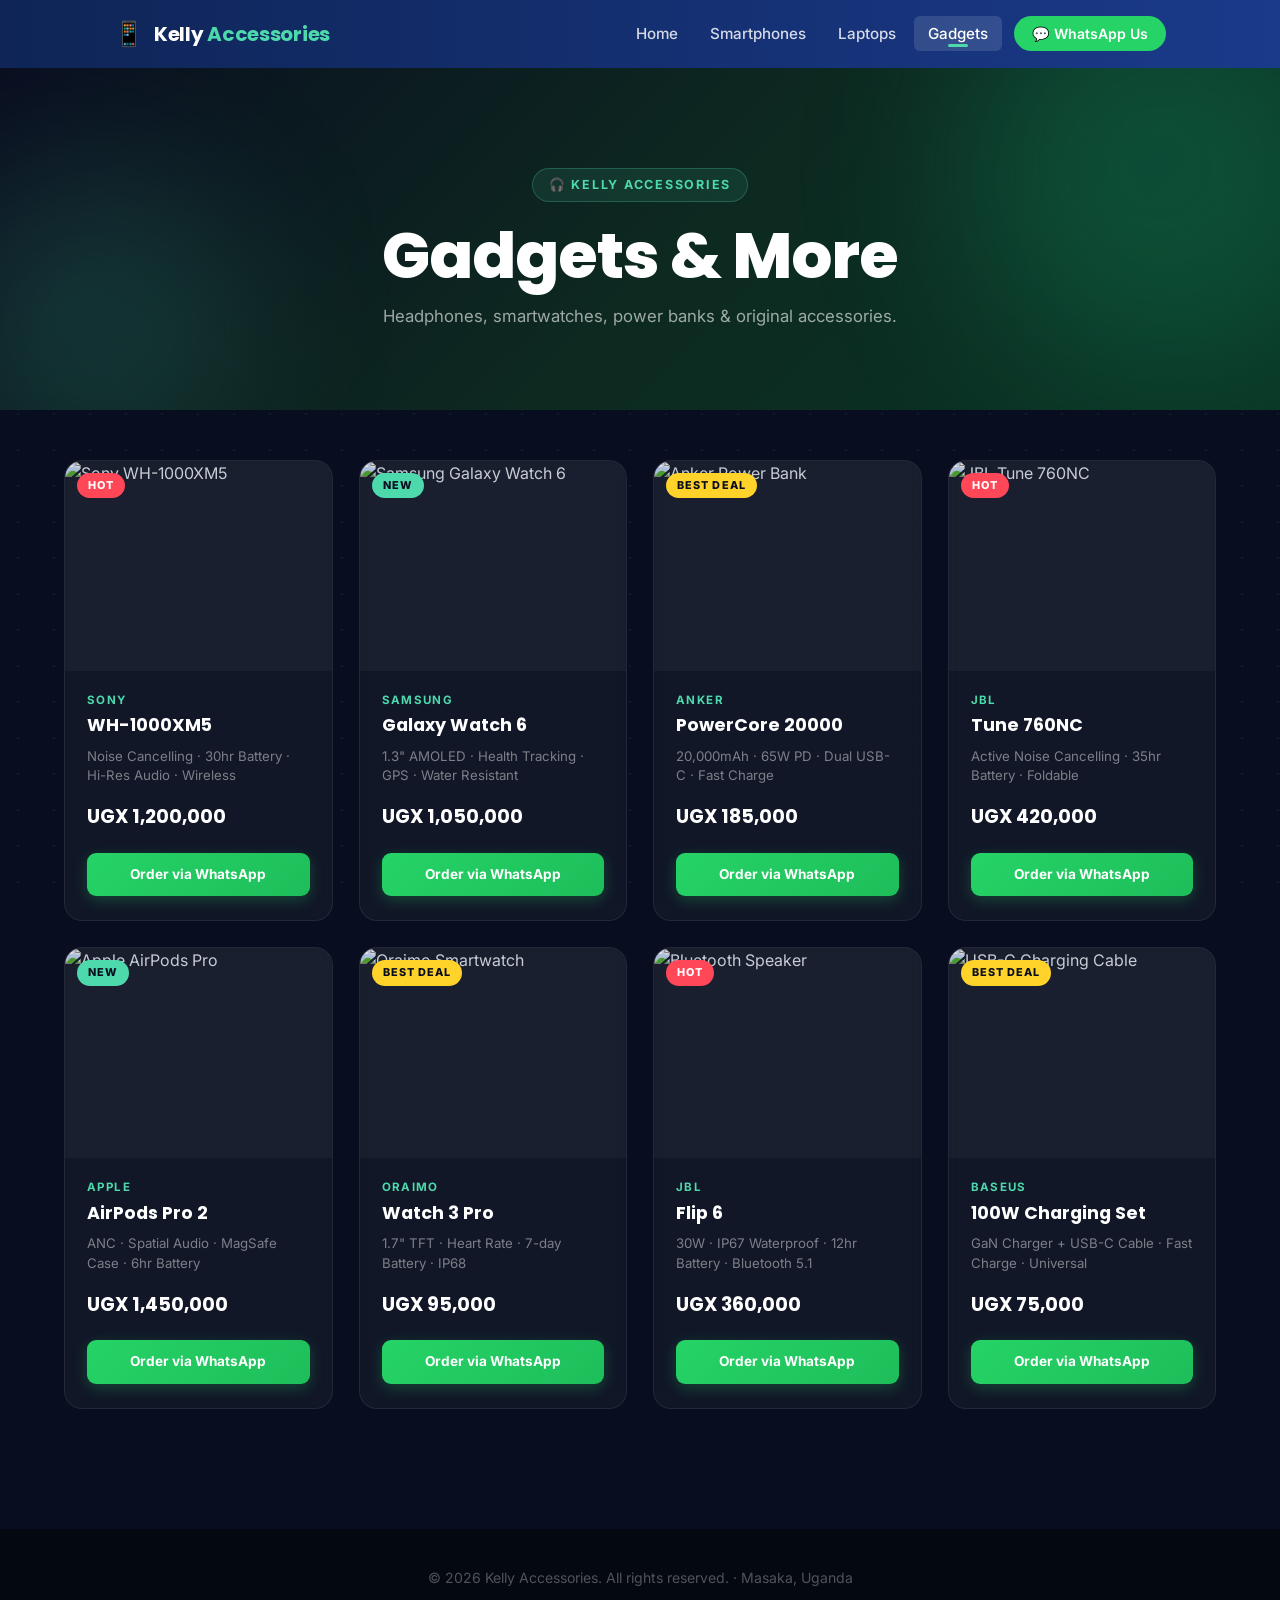
==== gadgets.html @ 1baf977f "Add files via upload" ====
<!DOCTYPE html>
<html lang="en">
<head>
    <meta charset="UTF-8">
    <meta name="viewport" content="width=device-width, initial-scale=1.0">
    <title>Gadgets – Kelly Accessories</title>
    <link rel="stylesheet" href="style.css">
    <link rel="stylesheet" href="products.css">
    <link href="https://fonts.googleapis.com/css2?family=Inter:wght@400;500;600;700&family=Poppins:wght@700;800&display=swap" rel="stylesheet">
</head>
<body class="product-page gadgets-page">

    <nav class="navbar" id="navbar">
        <div class="nav-container">
            <a href="index.html" class="logo">
                <span class="logo-icon">📱</span>
                <span class="logo-text">Kelly <span class="logo-accent">Accessories</span></span>
            </a>
            <button class="hamburger" id="hamburger" aria-label="Toggle menu">
                <span></span><span></span><span></span>
            </button>
            <ul class="nav-links" id="nav-links">
                <li><a href="index.html" class="nav-link">Home</a></li>
                <li><a href="smartphones.html" class="nav-link">Smartphones</a></li>
                <li><a href="laptops.html" class="nav-link">Laptops</a></li>
                <li><a href="gadgets.html" class="nav-link active">Gadgets</a></li>
                <li><a href="https://wa.me/256702587863" target="_blank" class="nav-cta">💬 WhatsApp Us</a></li>
            </ul>
        </div>
    </nav>

    <div class="cat-hero gadgets-hero">
        <div class="hero-orb orb1"></div>
        <div class="hero-orb orb2"></div>
        <div class="cat-hero-content">
            <span class="cat-eyebrow">🎧 Kelly Accessories</span>
            <h1>Gadgets & More</h1>
            <p>Headphones, smartwatches, power banks & original accessories.</p>
        </div>
    </div>

    <main class="cat-main">
        <div class="cat-grid">

            <div class="pcard">
                <div class="pcard-img-wrap">
                    <img src="https://images.unsplash.com/photo-1583394838336-acd977736f90?w=500&auto=format&fit=crop" alt="Sony WH-1000XM5">
                    <span class="pbadge hot">Hot</span>
                </div>
                <div class="pcard-body">
                    <span class="pbrand">Sony</span>
                    <h3>WH-1000XM5</h3>
                    <p>Noise Cancelling · 30hr Battery · Hi-Res Audio · Wireless</p>
                    <div class="pprice">UGX 1,200,000</div>
                    <a href="https://wa.me/256702587863?text=Hi!%20I'm%20interested%20in%20Sony%20WH-1000XM5." target="_blank" class="pbtn">Order via WhatsApp</a>
                </div>
            </div>

            <div class="pcard">
                <div class="pcard-img-wrap">
                    <img src="https://images.unsplash.com/photo-1523275335684-37898b6baf30?w=500&auto=format&fit=crop" alt="Samsung Galaxy Watch 6">
                    <span class="pbadge new">New</span>
                </div>
                <div class="pcard-body">
                    <span class="pbrand">Samsung</span>
                    <h3>Galaxy Watch 6</h3>
                    <p>1.3" AMOLED · Health Tracking · GPS · Water Resistant</p>
                    <div class="pprice">UGX 1,050,000</div>
                    <a href="https://wa.me/256702587863?text=Hi!%20I'm%20interested%20in%20Samsung%20Galaxy%20Watch%206." target="_blank" class="pbtn">Order via WhatsApp</a>
                </div>
            </div>

            <div class="pcard">
                <div class="pcard-img-wrap">
                    <img src="https://images.unsplash.com/photo-1608043152269-423dbba4e7e1?w=500&auto=format&fit=crop" alt="Anker Power Bank">
                    <span class="pbadge deal">Best Deal</span>
                </div>
                <div class="pcard-body">
                    <span class="pbrand">Anker</span>
                    <h3>PowerCore 20000</h3>
                    <p>20,000mAh · 65W PD · Dual USB-C · Fast Charge</p>
                    <div class="pprice">UGX 185,000</div>
                    <a href="https://wa.me/256702587863?text=Hi!%20I'm%20interested%20in%20Anker%20PowerCore%2020000." target="_blank" class="pbtn">Order via WhatsApp</a>
                </div>
            </div>

            <div class="pcard">
                <div class="pcard-img-wrap">
                    <img src="https://images.unsplash.com/photo-1505740420928-5e560c06d30e?w=500&auto=format&fit=crop" alt="JBL Tune 760NC">
                    <span class="pbadge hot">Hot</span>
                </div>
                <div class="pcard-body">
                    <span class="pbrand">JBL</span>
                    <h3>Tune 760NC</h3>
                    <p>Active Noise Cancelling · 35hr Battery · Foldable</p>
                    <div class="pprice">UGX 420,000</div>
                    <a href="https://wa.me/256702587863?text=Hi!%20I'm%20interested%20in%20JBL%20Tune%20760NC." target="_blank" class="pbtn">Order via WhatsApp</a>
                </div>
            </div>

            <div class="pcard">
                <div class="pcard-img-wrap">
                    <img src="https://images.unsplash.com/photo-1585386959984-a4155224a1ad?w=500&auto=format&fit=crop" alt="Apple AirPods Pro">
                    <span class="pbadge new">New</span>
                </div>
                <div class="pcard-body">
                    <span class="pbrand">Apple</span>
                    <h3>AirPods Pro 2</h3>
                    <p>ANC · Spatial Audio · MagSafe Case · 6hr Battery</p>
                    <div class="pprice">UGX 1,450,000</div>
                    <a href="https://wa.me/256702587863?text=Hi!%20I'm%20interested%20in%20Apple%20AirPods%20Pro%202." target="_blank" class="pbtn">Order via WhatsApp</a>
                </div>
            </div>

            <div class="pcard">
                <div class="pcard-img-wrap">
                    <img src="https://images.unsplash.com/photo-1572635196237-14b3f281503f?w=500&auto=format&fit=crop" alt="Oraimo Smartwatch">
                    <span class="pbadge deal">Best Deal</span>
                </div>
                <div class="pcard-body">
                    <span class="pbrand">Oraimo</span>
                    <h3>Watch 3 Pro</h3>
                    <p>1.7" TFT · Heart Rate · 7-day Battery · IP68</p>
                    <div class="pprice">UGX 95,000</div>
                    <a href="https://wa.me/256702587863?text=Hi!%20I'm%20interested%20in%20Oraimo%20Watch%203%20Pro." target="_blank" class="pbtn">Order via WhatsApp</a>
                </div>
            </div>

            <div class="pcard">
                <div class="pcard-img-wrap">
                    <img src="https://images.unsplash.com/photo-1491553895911-0055eca6402d?w=500&auto=format&fit=crop" alt="Bluetooth Speaker">
                    <span class="pbadge hot">Hot</span>
                </div>
                <div class="pcard-body">
                    <span class="pbrand">JBL</span>
                    <h3>Flip 6</h3>
                    <p>30W · IP67 Waterproof · 12hr Battery · Bluetooth 5.1</p>
                    <div class="pprice">UGX 360,000</div>
                    <a href="https://wa.me/256702587863?text=Hi!%20I'm%20interested%20in%20JBL%20Flip%206." target="_blank" class="pbtn">Order via WhatsApp</a>
                </div>
            </div>

            <div class="pcard">
                <div class="pcard-img-wrap">
                    <img src="https://images.unsplash.com/photo-1625480859988-da06373b7e5d?w=500&auto=format&fit=crop" alt="USB-C Charging Cable">
                    <span class="pbadge deal">Best Deal</span>
                </div>
                <div class="pcard-body">
                    <span class="pbrand">Baseus</span>
                    <h3>100W Charging Set</h3>
                    <p>GaN Charger + USB-C Cable · Fast Charge · Universal</p>
                    <div class="pprice">UGX 75,000</div>
                    <a href="https://wa.me/256702587863?text=Hi!%20I'm%20interested%20in%20Baseus%20100W%20Charging%20Set." target="_blank" class="pbtn">Order via WhatsApp</a>
                </div>
            </div>

        </div>
    </main>

    <footer>
        <p>&copy; 2026 Kelly Accessories. All rights reserved. · Masaka, Uganda</p>
    </footer>

    <script>
        window.addEventListener('scroll', () => {
            document.getElementById('navbar').classList.toggle('scrolled', window.scrollY > 10);
        });
        document.getElementById('hamburger').addEventListener('click', () => {
            document.getElementById('nav-links').classList.toggle('open');
            document.getElementById('hamburger').classList.toggle('active');
        });
    </script>
</body>
</html>
---- style.css ----
/* ── Reset & Base ── */
*, *::before, *::after { box-sizing: border-box; }

html { scroll-behavior: smooth; }

body {
    font-family: 'Inter', 'Segoe UI', sans-serif;
    line-height: 1.6;
    margin: 0;
    padding: 0;
    background-color: #f4f6fb;
    color: #2d3748;
}

/* ── NAVBAR ── */
.navbar {
    background: linear-gradient(90deg, #0f2557 0%, #1a3a8a 100%);
    position: sticky;
    top: 0;
    z-index: 100;
    transition: box-shadow 0.3s ease;
}

.navbar.scrolled {
    box-shadow: 0 4px 20px rgba(15, 37, 87, 0.35);
}

.nav-container {
    max-width: 1100px;
    margin: 0 auto;
    display: flex;
    justify-content: space-between;
    align-items: center;
    padding: 0 24px;
    height: 68px;
}

/* Logo */
.logo {
    display: flex;
    align-items: center;
    gap: 10px;
    text-decoration: none;
}

.logo-icon { font-size: 1.5rem; }

.logo-text {
    font-family: 'Poppins', sans-serif;
    font-size: 1.25rem;
    font-weight: 700;
    color: #fff;
    letter-spacing: -0.3px;
}

.logo-accent { color: #4dd9ac; }

/* Nav links list */
.nav-links {
    list-style: none;
    margin: 0;
    padding: 0;
    display: flex;
    align-items: center;
    gap: 4px;
}

.nav-link {
    color: rgba(255,255,255,0.82);
    text-decoration: none;
    font-size: 0.95rem;
    font-weight: 500;
    padding: 8px 14px;
    border-radius: 6px;
    transition: background 0.2s, color 0.2s;
    position: relative;
}

.nav-link:hover,
.nav-link.active {
    color: #fff;
    background: rgba(255,255,255,0.12);
}

.nav-link.active::after {
    content: '';
    position: absolute;
    bottom: 4px;
    left: 50%;
    transform: translateX(-50%);
    width: 20px;
    height: 3px;
    background: #4dd9ac;
    border-radius: 2px;
}

/* WhatsApp CTA button in nav */
.nav-cta {
    background: #25D366;
    color: #fff !important;
    text-decoration: none;
    font-size: 0.88rem;
    font-weight: 600;
    padding: 9px 18px;
    border-radius: 50px;
    transition: background 0.2s, transform 0.15s;
    white-space: nowrap;
    margin-left: 8px;
}

.nav-cta:hover {
    background: #1ebe5a;
    transform: translateY(-1px);
}

/* Hamburger (mobile) */
.hamburger {
    display: none;
    flex-direction: column;
    justify-content: center;
    gap: 5px;
    background: none;
    border: none;
    cursor: pointer;
    padding: 6px;
}

.hamburger span {
    display: block;
    width: 24px;
    height: 2px;
    background: #fff;
    border-radius: 2px;
    transition: transform 0.3s, opacity 0.3s;
}

.hamburger.active span:nth-child(1) { transform: translateY(7px) rotate(45deg); }
.hamburger.active span:nth-child(2) { opacity: 0; }
.hamburger.active span:nth-child(3) { transform: translateY(-7px) rotate(-45deg); }

/* ── HEADER / HERO ── */
header {
    background: linear-gradient(135deg, #0f2557 0%, #1a3a8a 60%, #2255cc 100%);
    color: #fff;
    padding: 80px 24px 90px;
    text-align: center;
    position: relative;
    overflow: hidden;
}

header::before {
    content: '';
    position: absolute;
    inset: 0;
    background: radial-gradient(ellipse at 70% 50%, rgba(77,217,172,0.15) 0%, transparent 60%);
    pointer-events: none;
}

.header-content { position: relative; z-index: 1; }

.header-eyebrow {
    font-size: 0.85rem;
    letter-spacing: 0.08em;
    text-transform: uppercase;
    color: #4dd9ac;
    margin: 0 0 14px;
    font-weight: 600;
}

header h1 {
    font-family: 'Poppins', sans-serif;
    font-size: clamp(2.2rem, 5vw, 3.4rem);
    font-weight: 800;
    margin: 0 0 12px;
    line-height: 1.1;
}

.header-sub {
    font-size: 1.1rem;
    opacity: 0.88;
    max-width: 560px;
    margin: 0 auto 32px;
}

.header-actions {
    display: flex;
    gap: 14px;
    justify-content: center;
    flex-wrap: wrap;
}

.btn-primary {
    background: #4dd9ac;
    color: #0f2557;
    font-weight: 700;
    padding: 13px 28px;
    border-radius: 8px;
    text-decoration: none;
    font-size: 0.97rem;
    transition: background 0.2s, transform 0.15s;
}

.btn-primary:hover { background: #3bc99c; transform: translateY(-2px); }

.btn-secondary {
    background: rgba(255,255,255,0.12);
    color: #fff;
    font-weight: 600;
    padding: 13px 28px;
    border-radius: 8px;
    text-decoration: none;
    font-size: 0.97rem;
    border: 1.5px solid rgba(255,255,255,0.3);
    transition: background 0.2s, transform 0.15s;
}

.btn-secondary:hover { background: rgba(255,255,255,0.22); transform: translateY(-2px); }

/* ── MAIN ── */
main {
    max-width: 1100px;
    margin: 50px auto;
    padding: 0 24px;
}

section { margin-bottom: 60px; scroll-margin-top: 90px; }

/* Section header block */
.section-header { text-align: center; margin-bottom: 36px; }

.section-tag {
    display: inline-block;
    background: #e8f0fe;
    color: #1a3a8a;
    font-size: 0.78rem;
    font-weight: 700;
    letter-spacing: 0.1em;
    text-transform: uppercase;
    padding: 5px 14px;
    border-radius: 50px;
    margin-bottom: 10px;
}

.section-header h2 {
    font-family: 'Poppins', sans-serif;
    color: #0f2557;
    font-size: clamp(1.6rem, 3vw, 2.1rem);
    font-weight: 700;
    margin: 0 0 10px;
    border: none;
    padding: 0;
}

.section-desc { color: #64748b; font-size: 1rem; margin: 0; }

/* ── PRODUCT CARDS ── */
.product-grid {
    display: grid;
    grid-template-columns: repeat(auto-fit, minmax(270px, 1fr));
    gap: 24px;
}

.product-card {
    background: #fff;
    border-radius: 14px;
    box-shadow: 0 4px 16px rgba(15,37,87,0.07);
    overflow: hidden;
    transition: transform 0.25s, box-shadow 0.25s;
    display: flex;
    flex-direction: column;
}

.product-card:hover {
    transform: translateY(-5px);
    box-shadow: 0 12px 32px rgba(15,37,87,0.13);
}

.product-img-wrap {
    position: relative;
    overflow: hidden;
}

.product-img {
    width: 100%;
    height: 200px;
    object-fit: cover;
    display: block;
    transition: transform 0.4s ease;
}

.product-card:hover .product-img { transform: scale(1.05); }

.product-badge {
    position: absolute;
    top: 12px;
    left: 12px;
    background: #4dd9ac;
    color: #0f2557;
    font-size: 0.72rem;
    font-weight: 700;
    letter-spacing: 0.06em;
    text-transform: uppercase;
    padding: 4px 10px;
    border-radius: 50px;
}

.product-body {
    padding: 20px 22px 22px;
    display: flex;
    flex-direction: column;
    flex: 1;
}

.product-body h3 {
    font-family: 'Poppins', sans-serif;
    color: #0f2557;
    font-size: 1.15rem;
    font-weight: 700;
    margin: 0 0 8px;
}

.product-body p {
    color: #64748b;
    font-size: 0.93rem;
    margin: 0 0 18px;
    flex: 1;
}

.product-btn {
    display: inline-block;
    background: #0f2557;
    color: #fff;
    text-decoration: none;
    font-size: 0.87rem;
    font-weight: 600;
    padding: 10px 18px;
    border-radius: 7px;
    align-self: flex-start;
    transition: background 0.2s;
}

.product-btn:hover { background: #1a3a8a; }

/* ── CONTACT ── */
.contact-info {
    background: #fff;
    padding: 40px;
    border-radius: 14px;
    box-shadow: 0 4px 16px rgba(15,37,87,0.07);
}

.contact-grid {
    display: grid;
    grid-template-columns: repeat(auto-fit, minmax(220px, 1fr));
    gap: 24px;
    margin-bottom: 32px;
}

.contact-detail {
    display: flex;
    align-items: flex-start;
    gap: 14px;
}

.contact-icon {
    font-size: 1.6rem;
    line-height: 1;
    flex-shrink: 0;
}

.contact-detail strong {
    display: block;
    color: #0f2557;
    font-size: 0.85rem;
    text-transform: uppercase;
    letter-spacing: 0.06em;
    margin-bottom: 3px;
}

.contact-detail p { margin: 0; color: #475569; font-size: 0.97rem; }
.contact-detail a { color: #1a3a8a; text-decoration: none; }
.contact-detail a:hover { text-decoration: underline; }

/* WhatsApp button */
.whatsapp-btn {
    display: inline-flex;
    align-items: center;
    gap: 8px;
    background: #25D366;
    color: #fff;
    padding: 14px 30px;
    text-decoration: none;
    font-weight: 700;
    font-size: 1rem;
    border-radius: 50px;
    transition: background 0.2s, transform 0.15s;
    box-shadow: 0 4px 14px rgba(37,211,102,0.35);
}

.whatsapp-btn:hover {
    background: #1ebe5a;
    transform: translateY(-2px);
}

/* ── FOOTER ── */
footer {
    text-align: center;
    padding: 24px 20px;
    background: #0f1e45;
    color: rgba(255,255,255,0.5);
    font-size: 0.88rem;
    margin-top: 40px;
}

/* ── MOBILE RESPONSIVE ── */
@media (max-width: 700px) {
    .hamburger { display: flex; }

    .nav-links {
        display: none;
        flex-direction: column;
        align-items: flex-start;
        gap: 0;
        position: absolute;
        top: 68px;
        left: 0;
        right: 0;
        background: #0f2557;
        padding: 12px 20px 20px;
        box-shadow: 0 8px 20px rgba(0,0,0,0.2);
    }

    .nav-links.open { display: flex; }

    .nav-link, .nav-cta {
        width: 100%;
        padding: 12px 16px;
        border-radius: 8px;
        margin-left: 0;
    }

    .nav-link.active::after { display: none; }

    header { padding: 60px 20px 70px; }

    .contact-info { padding: 26px 20px; }
}
---- products.css ----
/* ═══════════════════════════════════════════
   PRODUCT PAGES — Stylish Dark-Tech Theme
   products.css — imported on product pages
═══════════════════════════════════════════ */

/* ── Page base: dark mesh background ── */
.product-page {
    background-color: #080e1f;
    color: #e2e8f0;
    min-height: 100vh;
}

/* Animated dot-grid overlay */
.product-page::before {
    content: '';
    position: fixed;
    inset: 0;
    background-image:
        radial-gradient(circle, rgba(77,217,172,0.07) 1px, transparent 1px);
    background-size: 36px 36px;
    pointer-events: none;
    z-index: 0;
}

/* Override footer for dark pages */
.product-page footer {
    background: #040810;
    color: rgba(255,255,255,0.3);
    position: relative;
    z-index: 1;
}

/* ── Category Hero ── */
.cat-hero {
    position: relative;
    overflow: hidden;
    padding: 100px 24px 80px;
    text-align: center;
    z-index: 1;
}

/* Per-category accent colours */
.phones-hero   { background: linear-gradient(135deg, #0a0e20 0%, #0d1f45 50%, #0a2060 100%); }
.laptops-hero  { background: linear-gradient(135deg, #0a0e20 0%, #1a0d35 50%, #2a0d55 100%); }
.gadgets-hero  { background: linear-gradient(135deg, #0a0e20 0%, #0d2820 50%, #0a3525 100%); }

/* Glowing orbs */
.hero-orb {
    position: absolute;
    border-radius: 50%;
    filter: blur(80px);
    pointer-events: none;
}

.phones-hero .orb1  { width: 400px; height: 400px; background: rgba(30,90,255,0.25); top: -100px; right: -80px; }
.phones-hero .orb2  { width: 300px; height: 300px; background: rgba(77,217,172,0.18); bottom: -60px; left: -60px; }
.laptops-hero .orb1 { width: 400px; height: 400px; background: rgba(140,50,255,0.22); top: -100px; right: -80px; }
.laptops-hero .orb2 { width: 300px; height: 300px; background: rgba(200,100,255,0.15); bottom: -60px; left: -60px; }
.gadgets-hero .orb1 { width: 400px; height: 400px; background: rgba(20,200,130,0.2);  top: -100px; right: -80px; }
.gadgets-hero .orb2 { width: 300px; height: 300px; background: rgba(77,217,172,0.15); bottom: -60px; left: -60px; }

.cat-hero-content { position: relative; z-index: 2; }

.cat-eyebrow {
    display: inline-block;
    font-size: 0.78rem;
    font-weight: 700;
    letter-spacing: 0.14em;
    text-transform: uppercase;
    color: #4dd9ac;
    background: rgba(77,217,172,0.1);
    border: 1px solid rgba(77,217,172,0.25);
    padding: 6px 16px;
    border-radius: 50px;
    margin-bottom: 20px;
}

.cat-hero h1 {
    font-family: 'Poppins', sans-serif;
    font-size: clamp(2.4rem, 6vw, 4rem);
    font-weight: 800;
    color: #fff;
    margin: 0 0 14px;
    line-height: 1.05;
    letter-spacing: -1px;
}

.cat-hero p {
    font-size: 1.05rem;
    color: rgba(255,255,255,0.6);
    max-width: 520px;
    margin: 0 auto;
}

/* ── Main grid wrapper ── */
.cat-main {
    position: relative;
    z-index: 1;
    max-width: 1200px;
    margin: 0 auto;
    padding: 50px 24px 80px;
}

.cat-grid {
    display: grid;
    grid-template-columns: repeat(auto-fill, minmax(260px, 1fr));
    gap: 26px;
}

/* ── Product Cards ── */
.pcard {
    background: rgba(255,255,255,0.04);
    border: 1px solid rgba(255,255,255,0.08);
    border-radius: 18px;
    overflow: hidden;
    display: flex;
    flex-direction: column;
    transition: transform 0.28s ease, box-shadow 0.28s ease, border-color 0.28s;
    backdrop-filter: blur(6px);
}

.pcard:hover {
    transform: translateY(-7px);
    border-color: rgba(77,217,172,0.35);
    box-shadow: 0 20px 50px rgba(0,0,0,0.5), 0 0 0 1px rgba(77,217,172,0.1);
}

/* Image wrapper */
.pcard-img-wrap {
    position: relative;
    overflow: hidden;
    background: rgba(255,255,255,0.03);
}

.pcard-img-wrap img {
    width: 100%;
    height: 210px;
    object-fit: cover;
    display: block;
    transition: transform 0.45s ease;
    filter: brightness(0.88) saturate(1.1);
}

.pcard:hover .pcard-img-wrap img {
    transform: scale(1.07);
    filter: brightness(1) saturate(1.2);
}

/* Badge */
.pbadge {
    position: absolute;
    top: 12px;
    left: 12px;
    font-size: 0.68rem;
    font-weight: 800;
    letter-spacing: 0.1em;
    text-transform: uppercase;
    padding: 4px 11px;
    border-radius: 50px;
}

.pbadge.hot  { background: #ff4757; color: #fff; }
.pbadge.new  { background: #4dd9ac; color: #080e1f; }
.pbadge.deal { background: #ffd32a; color: #080e1f; }

/* Card body */
.pcard-body {
    padding: 20px 22px 24px;
    display: flex;
    flex-direction: column;
    flex: 1;
    gap: 6px;
}

.pbrand {
    font-size: 0.72rem;
    font-weight: 700;
    letter-spacing: 0.12em;
    text-transform: uppercase;
    color: #4dd9ac;
}

.pcard-body h3 {
    font-family: 'Poppins', sans-serif;
    font-size: 1.1rem;
    font-weight: 700;
    color: #fff;
    margin: 0;
    line-height: 1.2;
}

.pcard-body p {
    font-size: 0.83rem;
    color: rgba(255,255,255,0.45);
    margin: 4px 0 10px;
    flex: 1;
    line-height: 1.5;
}

.pprice {
    font-size: 1.18rem;
    font-weight: 700;
    color: #fff;
    margin-bottom: 14px;
    font-family: 'Poppins', sans-serif;
}

.pbtn {
    display: inline-block;
    background: linear-gradient(135deg, #25D366, #1ebe5a);
    color: #fff;
    text-decoration: none;
    font-size: 0.85rem;
    font-weight: 700;
    padding: 11px 18px;
    border-radius: 9px;
    text-align: center;
    transition: opacity 0.2s, transform 0.15s;
    box-shadow: 0 4px 14px rgba(37,211,102,0.25);
}

.pbtn:hover {
    opacity: 0.9;
    transform: translateY(-1px);
}

/* ── Mobile ── */
@media (max-width: 700px) {
    .cat-hero { padding: 80px 20px 60px; }
    .cat-main { padding: 36px 16px 60px; }
    .cat-grid { grid-template-columns: 1fr 1fr; gap: 14px; }
    .pcard-img-wrap img { height: 160px; }
    .pcard-body { padding: 14px 14px 18px; }
}

@media (max-width: 420px) {
    .cat-grid { grid-template-columns: 1fr; }
}
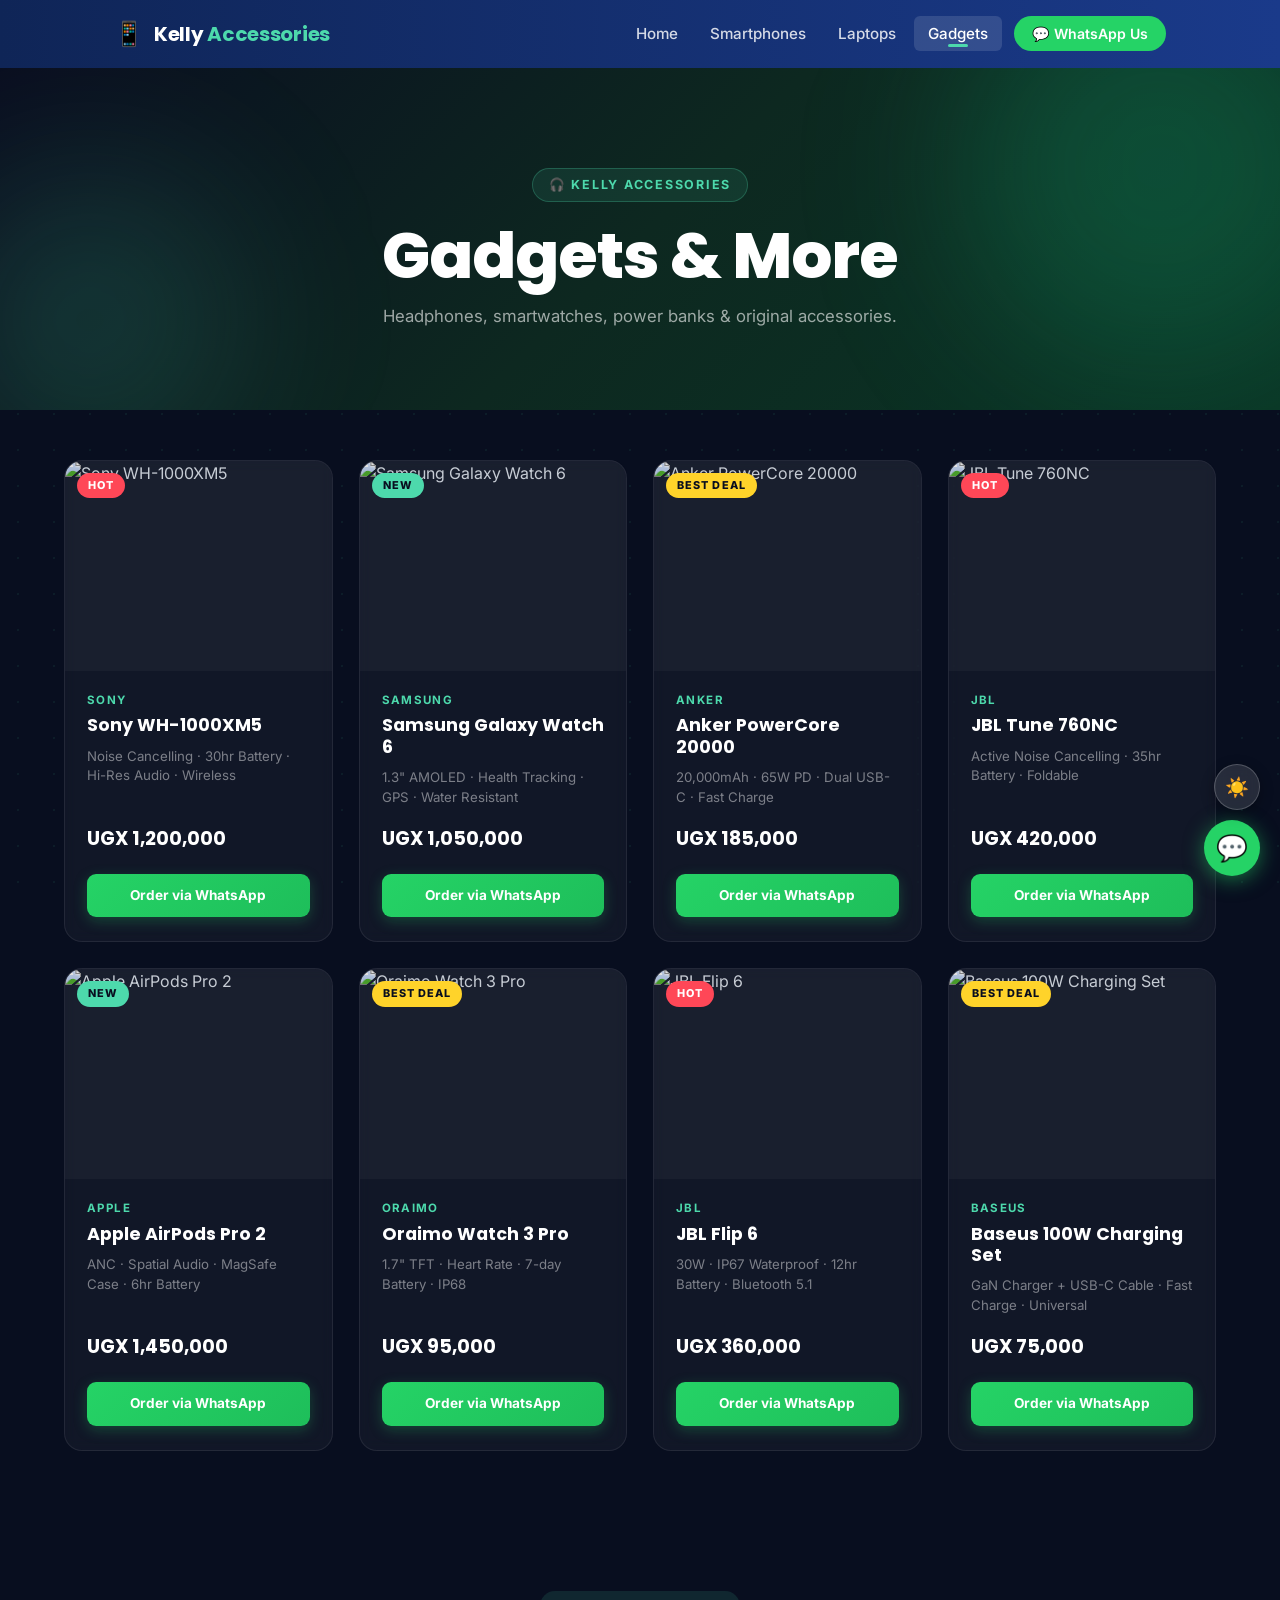
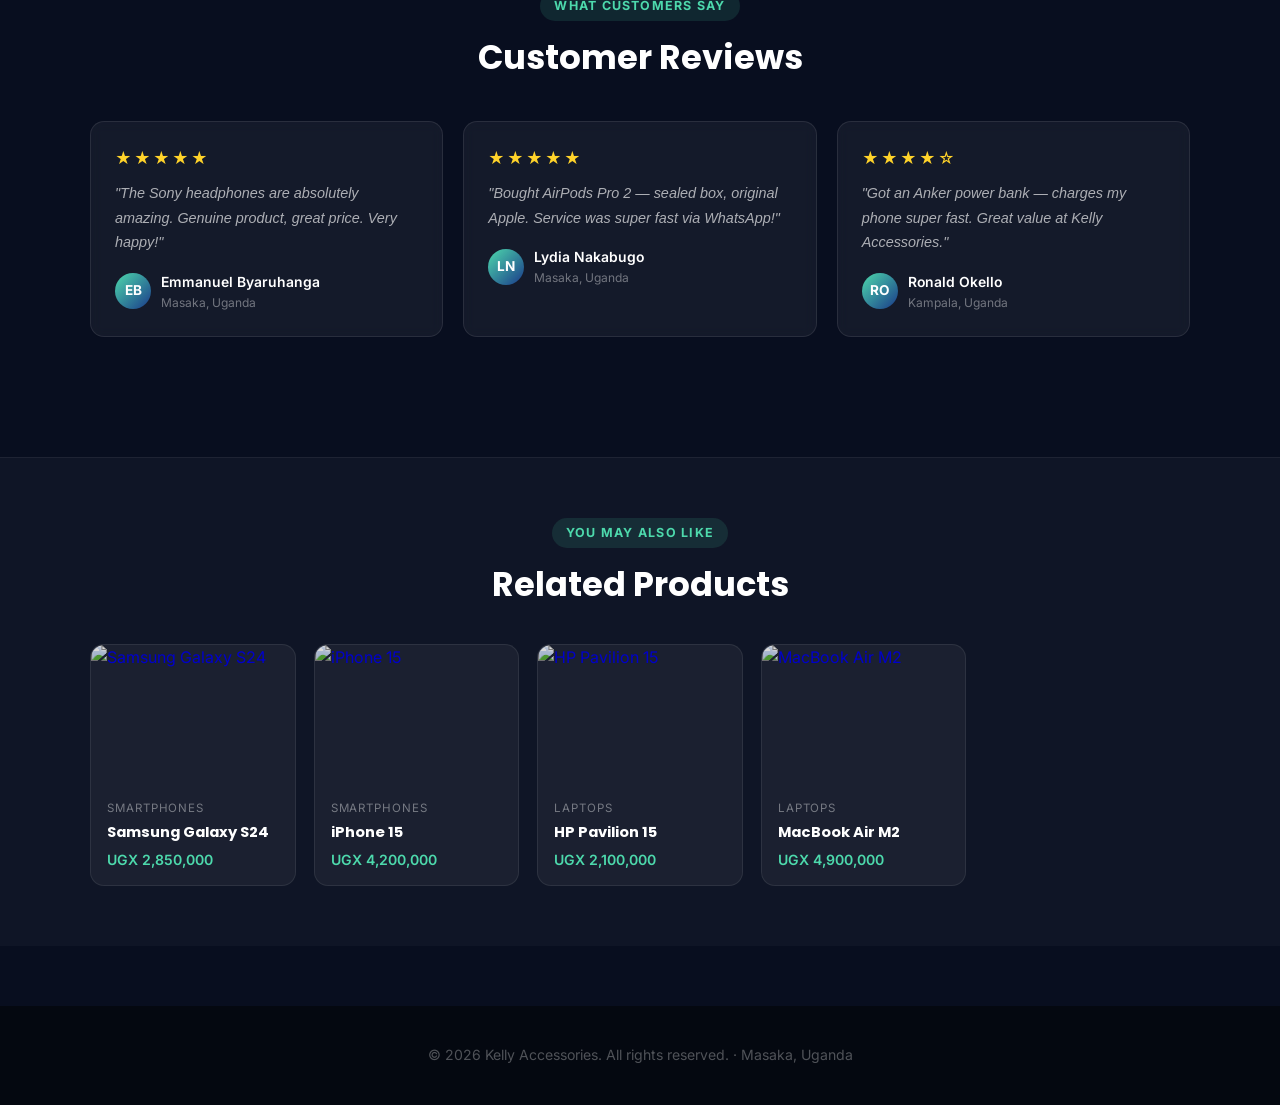
==== commit 13af1e5b: "Add files via upload" ====
--- a/gadgets.html
+++ b/gadgets.html
@@ -3,172 +3,246 @@
 <head>
     <meta charset="UTF-8">
     <meta name="viewport" content="width=device-width, initial-scale=1.0">
-    <title>Gadgets – Kelly Accessories</title>
+    <title>Gadgets &amp; More – Kelly Accessories</title>
     <link rel="stylesheet" href="style.css">
     <link rel="stylesheet" href="products.css">
+    <link rel="stylesheet" href="upgrades.css">
     <link href="https://fonts.googleapis.com/css2?family=Inter:wght@400;500;600;700&family=Poppins:wght@700;800&display=swap" rel="stylesheet">
 </head>
-<body class="product-page gadgets-page">
-
-    <nav class="navbar" id="navbar">
-        <div class="nav-container">
-            <a href="index.html" class="logo">
-                <span class="logo-icon">📱</span>
-                <span class="logo-text">Kelly <span class="logo-accent">Accessories</span></span>
-            </a>
-            <button class="hamburger" id="hamburger" aria-label="Toggle menu">
-                <span></span><span></span><span></span>
-            </button>
-            <ul class="nav-links" id="nav-links">
-                <li><a href="index.html" class="nav-link">Home</a></li>
-                <li><a href="smartphones.html" class="nav-link">Smartphones</a></li>
-                <li><a href="laptops.html" class="nav-link">Laptops</a></li>
-                <li><a href="gadgets.html" class="nav-link active">Gadgets</a></li>
-                <li><a href="https://wa.me/256702587863" target="_blank" class="nav-cta">💬 WhatsApp Us</a></li>
-            </ul>
-        </div>
-    </nav>
-
-    <div class="cat-hero gadgets-hero">
-        <div class="hero-orb orb1"></div>
-        <div class="hero-orb orb2"></div>
-        <div class="cat-hero-content">
-            <span class="cat-eyebrow">🎧 Kelly Accessories</span>
-            <h1>Gadgets & More</h1>
-            <p>Headphones, smartwatches, power banks & original accessories.</p>
-        </div>
-    </div>
-
-    <main class="cat-main">
-        <div class="cat-grid">
-
-            <div class="pcard">
+<body class="product-page">
+
+<div id="page-loader">
+    <div class="loader-logo">Kelly <span>Accessories</span></div>
+    <div class="loader-bar-track"><div class="loader-bar-fill"></div></div>
+</div>
+
+<nav class="navbar" id="navbar">
+    <div class="nav-container">
+        <a href="index.html" class="logo">
+            <span class="logo-icon">📱</span>
+            <span class="logo-text">Kelly <span class="logo-accent">Accessories</span></span>
+        </a>
+        <button class="hamburger" id="hamburger" aria-label="Toggle menu">
+            <span></span><span></span><span></span>
+        </button>
+        <ul class="nav-links" id="nav-links">
+            <li><a href="index.html" class="nav-link">Home</a></li>
+            <li><a href="smartphones.html" class="nav-link">Smartphones</a></li>
+            <li><a href="laptops.html" class="nav-link">Laptops</a></li>
+            <li><a href="gadgets.html" class="nav-link active">Gadgets</a></li>
+            <li><a href="https://wa.me/256702587863" target="_blank" class="nav-cta">💬 WhatsApp Us</a></li>
+        </ul>
+    </div>
+</nav>
+
+<div class="cat-hero gadgets-hero">
+    <div class="hero-orb orb1"></div>
+    <div class="hero-orb orb2"></div>
+    <div class="cat-hero-content">
+        <span class="cat-eyebrow">🎧 Kelly Accessories</span>
+        <h1>Gadgets &amp; More</h1>
+        <p>Headphones, smartwatches, power banks &amp; original accessories.</p>
+    </div>
+</div>
+
+<main class="cat-main">
+    <div class="cat-grid">
+            <div class="pcard reveal reveal-delay-1">
                 <div class="pcard-img-wrap">
                     <img src="https://images.unsplash.com/photo-1583394838336-acd977736f90?w=500&auto=format&fit=crop" alt="Sony WH-1000XM5">
                     <span class="pbadge hot">Hot</span>
                 </div>
                 <div class="pcard-body">
                     <span class="pbrand">Sony</span>
-                    <h3>WH-1000XM5</h3>
+                    <h3>Sony WH-1000XM5</h3>
                     <p>Noise Cancelling · 30hr Battery · Hi-Res Audio · Wireless</p>
                     <div class="pprice">UGX 1,200,000</div>
-                    <a href="https://wa.me/256702587863?text=Hi!%20I'm%20interested%20in%20Sony%20WH-1000XM5." target="_blank" class="pbtn">Order via WhatsApp</a>
-                </div>
-            </div>
-
-            <div class="pcard">
+                    <a href="https://wa.me/256702587863?text=Hi!%20I%27m%20interested%20in%20Sony%20WH-1000XM5." target="_blank" class="pbtn">Order via WhatsApp</a>
+                </div>
+            </div>
+            <div class="pcard reveal reveal-delay-2">
                 <div class="pcard-img-wrap">
                     <img src="https://images.unsplash.com/photo-1523275335684-37898b6baf30?w=500&auto=format&fit=crop" alt="Samsung Galaxy Watch 6">
                     <span class="pbadge new">New</span>
                 </div>
                 <div class="pcard-body">
                     <span class="pbrand">Samsung</span>
-                    <h3>Galaxy Watch 6</h3>
+                    <h3>Samsung Galaxy Watch 6</h3>
                     <p>1.3" AMOLED · Health Tracking · GPS · Water Resistant</p>
                     <div class="pprice">UGX 1,050,000</div>
-                    <a href="https://wa.me/256702587863?text=Hi!%20I'm%20interested%20in%20Samsung%20Galaxy%20Watch%206." target="_blank" class="pbtn">Order via WhatsApp</a>
-                </div>
-            </div>
-
-            <div class="pcard">
-                <div class="pcard-img-wrap">
-                    <img src="https://images.unsplash.com/photo-1608043152269-423dbba4e7e1?w=500&auto=format&fit=crop" alt="Anker Power Bank">
+                    <a href="https://wa.me/256702587863?text=Hi!%20I%27m%20interested%20in%20Samsung%20Galaxy%20Watch%206." target="_blank" class="pbtn">Order via WhatsApp</a>
+                </div>
+            </div>
+            <div class="pcard reveal reveal-delay-3">
+                <div class="pcard-img-wrap">
+                    <img src="https://images.unsplash.com/photo-1608043152269-423dbba4e7e1?w=500&auto=format&fit=crop" alt="Anker PowerCore 20000">
                     <span class="pbadge deal">Best Deal</span>
                 </div>
                 <div class="pcard-body">
                     <span class="pbrand">Anker</span>
-                    <h3>PowerCore 20000</h3>
+                    <h3>Anker PowerCore 20000</h3>
                     <p>20,000mAh · 65W PD · Dual USB-C · Fast Charge</p>
                     <div class="pprice">UGX 185,000</div>
-                    <a href="https://wa.me/256702587863?text=Hi!%20I'm%20interested%20in%20Anker%20PowerCore%2020000." target="_blank" class="pbtn">Order via WhatsApp</a>
-                </div>
-            </div>
-
-            <div class="pcard">
+                    <a href="https://wa.me/256702587863?text=Hi!%20I%27m%20interested%20in%20Anker%20PowerCore%2020000." target="_blank" class="pbtn">Order via WhatsApp</a>
+                </div>
+            </div>
+            <div class="pcard reveal reveal-delay-4">
                 <div class="pcard-img-wrap">
                     <img src="https://images.unsplash.com/photo-1505740420928-5e560c06d30e?w=500&auto=format&fit=crop" alt="JBL Tune 760NC">
                     <span class="pbadge hot">Hot</span>
                 </div>
                 <div class="pcard-body">
                     <span class="pbrand">JBL</span>
-                    <h3>Tune 760NC</h3>
+                    <h3>JBL Tune 760NC</h3>
                     <p>Active Noise Cancelling · 35hr Battery · Foldable</p>
                     <div class="pprice">UGX 420,000</div>
-                    <a href="https://wa.me/256702587863?text=Hi!%20I'm%20interested%20in%20JBL%20Tune%20760NC." target="_blank" class="pbtn">Order via WhatsApp</a>
-                </div>
-            </div>
-
-            <div class="pcard">
-                <div class="pcard-img-wrap">
-                    <img src="https://images.unsplash.com/photo-1585386959984-a4155224a1ad?w=500&auto=format&fit=crop" alt="Apple AirPods Pro">
+                    <a href="https://wa.me/256702587863?text=Hi!%20I%27m%20interested%20in%20JBL%20Tune%20760NC." target="_blank" class="pbtn">Order via WhatsApp</a>
+                </div>
+            </div>
+            <div class="pcard reveal reveal-delay-5">
+                <div class="pcard-img-wrap">
+                    <img src="https://images.unsplash.com/photo-1585386959984-a4155224a1ad?w=500&auto=format&fit=crop" alt="Apple AirPods Pro 2">
                     <span class="pbadge new">New</span>
                 </div>
                 <div class="pcard-body">
                     <span class="pbrand">Apple</span>
-                    <h3>AirPods Pro 2</h3>
+                    <h3>Apple AirPods Pro 2</h3>
                     <p>ANC · Spatial Audio · MagSafe Case · 6hr Battery</p>
                     <div class="pprice">UGX 1,450,000</div>
-                    <a href="https://wa.me/256702587863?text=Hi!%20I'm%20interested%20in%20Apple%20AirPods%20Pro%202." target="_blank" class="pbtn">Order via WhatsApp</a>
-                </div>
-            </div>
-
-            <div class="pcard">
-                <div class="pcard-img-wrap">
-                    <img src="https://images.unsplash.com/photo-1572635196237-14b3f281503f?w=500&auto=format&fit=crop" alt="Oraimo Smartwatch">
+                    <a href="https://wa.me/256702587863?text=Hi!%20I%27m%20interested%20in%20Apple%20AirPods%20Pro%202." target="_blank" class="pbtn">Order via WhatsApp</a>
+                </div>
+            </div>
+            <div class="pcard reveal reveal-delay-6">
+                <div class="pcard-img-wrap">
+                    <img src="https://images.unsplash.com/photo-1572635196237-14b3f281503f?w=500&auto=format&fit=crop" alt="Oraimo Watch 3 Pro">
                     <span class="pbadge deal">Best Deal</span>
                 </div>
                 <div class="pcard-body">
                     <span class="pbrand">Oraimo</span>
-                    <h3>Watch 3 Pro</h3>
+                    <h3>Oraimo Watch 3 Pro</h3>
                     <p>1.7" TFT · Heart Rate · 7-day Battery · IP68</p>
                     <div class="pprice">UGX 95,000</div>
-                    <a href="https://wa.me/256702587863?text=Hi!%20I'm%20interested%20in%20Oraimo%20Watch%203%20Pro." target="_blank" class="pbtn">Order via WhatsApp</a>
-                </div>
-            </div>
-
-            <div class="pcard">
-                <div class="pcard-img-wrap">
-                    <img src="https://images.unsplash.com/photo-1491553895911-0055eca6402d?w=500&auto=format&fit=crop" alt="Bluetooth Speaker">
+                    <a href="https://wa.me/256702587863?text=Hi!%20I%27m%20interested%20in%20Oraimo%20Watch%203%20Pro." target="_blank" class="pbtn">Order via WhatsApp</a>
+                </div>
+            </div>
+            <div class="pcard reveal reveal-delay-7">
+                <div class="pcard-img-wrap">
+                    <img src="https://images.unsplash.com/photo-1491553895911-0055eca6402d?w=500&auto=format&fit=crop" alt="JBL Flip 6">
                     <span class="pbadge hot">Hot</span>
                 </div>
                 <div class="pcard-body">
                     <span class="pbrand">JBL</span>
-                    <h3>Flip 6</h3>
+                    <h3>JBL Flip 6</h3>
                     <p>30W · IP67 Waterproof · 12hr Battery · Bluetooth 5.1</p>
                     <div class="pprice">UGX 360,000</div>
-                    <a href="https://wa.me/256702587863?text=Hi!%20I'm%20interested%20in%20JBL%20Flip%206." target="_blank" class="pbtn">Order via WhatsApp</a>
-                </div>
-            </div>
-
-            <div class="pcard">
-                <div class="pcard-img-wrap">
-                    <img src="https://images.unsplash.com/photo-1625480859988-da06373b7e5d?w=500&auto=format&fit=crop" alt="USB-C Charging Cable">
+                    <a href="https://wa.me/256702587863?text=Hi!%20I%27m%20interested%20in%20JBL%20Flip%206." target="_blank" class="pbtn">Order via WhatsApp</a>
+                </div>
+            </div>
+            <div class="pcard reveal reveal-delay-8">
+                <div class="pcard-img-wrap">
+                    <img src="https://images.unsplash.com/photo-1625480859988-da06373b7e5d?w=500&auto=format&fit=crop" alt="Baseus 100W Charging Set">
                     <span class="pbadge deal">Best Deal</span>
                 </div>
                 <div class="pcard-body">
                     <span class="pbrand">Baseus</span>
-                    <h3>100W Charging Set</h3>
+                    <h3>Baseus 100W Charging Set</h3>
                     <p>GaN Charger + USB-C Cable · Fast Charge · Universal</p>
                     <div class="pprice">UGX 75,000</div>
-                    <a href="https://wa.me/256702587863?text=Hi!%20I'm%20interested%20in%20Baseus%20100W%20Charging%20Set." target="_blank" class="pbtn">Order via WhatsApp</a>
-                </div>
-            </div>
-
-        </div>
-    </main>
-
-    <footer>
-        <p>&copy; 2026 Kelly Accessories. All rights reserved. · Masaka, Uganda</p>
-    </footer>
-
-    <script>
-        window.addEventListener('scroll', () => {
-            document.getElementById('navbar').classList.toggle('scrolled', window.scrollY > 10);
-        });
-        document.getElementById('hamburger').addEventListener('click', () => {
-            document.getElementById('nav-links').classList.toggle('open');
-            document.getElementById('hamburger').classList.toggle('active');
-        });
-    </script>
+                    <a href="https://wa.me/256702587863?text=Hi!%20I%27m%20interested%20in%20Baseus%20100W%20Charging%20Set." target="_blank" class="pbtn">Order via WhatsApp</a>
+                </div>
+            </div>
+    </div>
+</main>
+
+<section class="reviews-section">
+    <div class="section-header reveal">
+        <span class="section-tag" style="background:rgba(77,217,172,0.12);color:#4dd9ac;">What Customers Say</span>
+        <h2 style="color:#fff;">Customer Reviews</h2>
+    </div>
+    <div class="reviews-grid">
+                <div class="review-card reveal reveal-delay-1">
+                    <div class="review-stars">★★★★★</div>
+                    <p>"The Sony headphones are absolutely amazing. Genuine product, great price. Very happy!"</p>
+                    <div class="review-footer">
+                        <div class="review-avatar">EB</div>
+                        <div><div class="review-name">Emmanuel Byaruhanga</div><div class="review-location">Masaka, Uganda</div></div>
+                    </div>
+                </div>
+                <div class="review-card reveal reveal-delay-2">
+                    <div class="review-stars">★★★★★</div>
+                    <p>"Bought AirPods Pro 2 — sealed box, original Apple. Service was super fast via WhatsApp!"</p>
+                    <div class="review-footer">
+                        <div class="review-avatar">LN</div>
+                        <div><div class="review-name">Lydia Nakabugo</div><div class="review-location">Masaka, Uganda</div></div>
+                    </div>
+                </div>
+                <div class="review-card reveal reveal-delay-3">
+                    <div class="review-stars">★★★★☆</div>
+                    <p>"Got an Anker power bank — charges my phone super fast. Great value at Kelly Accessories."</p>
+                    <div class="review-footer">
+                        <div class="review-avatar">RO</div>
+                        <div><div class="review-name">Ronald Okello</div><div class="review-location">Kampala, Uganda</div></div>
+                    </div>
+                </div>
+    </div>
+</section>
+
+<section class="related-section">
+    <div class="section-header reveal">
+        <span class="section-tag" style="background:rgba(77,217,172,0.12);color:#4dd9ac;">You May Also Like</span>
+        <h2 style="color:#fff;">Related Products</h2>
+    </div>
+    <div class="related-grid">
+            <a href="smartphones.html" class="related-card reveal reveal-delay-1">
+                <img src="https://images.unsplash.com/photo-1592899677977-9c10ca588bbd?w=400&auto=format&fit=crop" alt="Samsung Galaxy S24">
+                <div class="related-card-body">
+                    <div class="related-cat">Smartphones</div>
+                    <h4>Samsung Galaxy S24</h4>
+                    <div class="related-price">UGX 2,850,000</div>
+                </div>
+            </a>
+            <a href="smartphones.html" class="related-card reveal reveal-delay-2">
+                <img src="https://images.unsplash.com/photo-1695048133142-1a20484d2569?w=400&auto=format&fit=crop" alt="iPhone 15">
+                <div class="related-card-body">
+                    <div class="related-cat">Smartphones</div>
+                    <h4>iPhone 15</h4>
+                    <div class="related-price">UGX 4,200,000</div>
+                </div>
+            </a>
+            <a href="laptops.html" class="related-card reveal reveal-delay-3">
+                <img src="https://images.unsplash.com/photo-1496181133206-80ce9b88a853?w=400&auto=format&fit=crop" alt="HP Pavilion 15">
+                <div class="related-card-body">
+                    <div class="related-cat">Laptops</div>
+                    <h4>HP Pavilion 15</h4>
+                    <div class="related-price">UGX 2,100,000</div>
+                </div>
+            </a>
+            <a href="laptops.html" class="related-card reveal reveal-delay-4">
+                <img src="https://images.unsplash.com/photo-1525547719571-a2d4ac8945e2?w=400&auto=format&fit=crop" alt="MacBook Air M2">
+                <div class="related-card-body">
+                    <div class="related-cat">Laptops</div>
+                    <h4>MacBook Air M2</h4>
+                    <div class="related-price">UGX 4,900,000</div>
+                </div>
+            </a>
+    </div>
+</section>
+
+<footer><p>&copy; 2026 Kelly Accessories. All rights reserved. · Masaka, Uganda</p></footer>
+
+<a href="https://wa.me/256702587863" target="_blank" class="wa-float" title="Chat on WhatsApp">💬</a>
+<button class="theme-toggle" id="theme-btn" onclick="toggleTheme()" title="Toggle theme">☀️</button>
+
+<nav class="bottom-nav">
+    <div class="bottom-nav-inner">
+        <a href="index.html" class="bn-item"><span class="bn-icon">🏠</span>Home</a>
+        <a href="smartphones.html" class="bn-item"><span class="bn-icon">📱</span>Phones</a>
+        <a href="laptops.html" class="bn-item"><span class="bn-icon">💻</span>Laptops</a>
+        <a href="gadgets.html" class="bn-item active"><span class="bn-icon">🎧</span>Gadgets</a>
+        <a href="https://wa.me/256702587863" target="_blank" class="bn-item wa"><span class="bn-icon">💬</span>WhatsApp</a>
+    </div>
+</nav>
+
+<script src="upgrades.js"></script>
 </body>
-</html>
+</html>
--- a/upgrades.css
+++ b/upgrades.css
@@ -0,0 +1,372 @@
+/* ═══════════════════════════════════════════════════════
+   UPGRADES.CSS
+   Covers: loader, scroll-reveal, dark/light toggle,
+   reviews, related products, mobile bottom nav,
+   WhatsApp float, about section
+═══════════════════════════════════════════════════════ */
+
+/* ── 1. PAGE LOADER ── */
+#page-loader {
+    position: fixed;
+    inset: 0;
+    background: #080e1f;
+    display: flex;
+    flex-direction: column;
+    align-items: center;
+    justify-content: center;
+    z-index: 9999;
+    transition: opacity 0.5s ease, visibility 0.5s ease;
+}
+#page-loader.hide {
+    opacity: 0;
+    visibility: hidden;
+    pointer-events: none;
+}
+.loader-logo {
+    font-family: 'Poppins', sans-serif;
+    font-size: 1.8rem;
+    font-weight: 800;
+    color: #fff;
+    margin-bottom: 28px;
+    letter-spacing: -0.5px;
+}
+.loader-logo span { color: #4dd9ac; }
+.loader-bar-track {
+    width: 200px;
+    height: 3px;
+    background: rgba(255,255,255,0.1);
+    border-radius: 99px;
+    overflow: hidden;
+}
+.loader-bar-fill {
+    height: 100%;
+    background: linear-gradient(90deg, #4dd9ac, #25D366);
+    border-radius: 99px;
+    animation: loadfill 1s ease forwards;
+}
+@keyframes loadfill {
+    from { width: 0%; }
+    to   { width: 100%; }
+}
+
+/* ── 2. DARK / LIGHT MODE TOGGLE ── */
+body { transition: background 0.4s, color 0.4s; }
+
+/* Light mode overrides — applied when <body> has class "light" */
+body.light {
+    background-color: #f4f6fb !important;
+    color: #1a202c !important;
+}
+body.light .product-page { background-color: #f0f4ff !important; }
+body.light .product-page::before { opacity: 0.3; }
+body.light .cat-hero { filter: brightness(1.15) saturate(0.8); }
+body.light .pcard {
+    background: #fff !important;
+    border-color: #e2e8f0 !important;
+    color: #1a202c !important;
+}
+body.light .pcard-body h3 { color: #0f2557 !important; }
+body.light .pcard-body p  { color: #64748b !important; }
+body.light .pprice         { color: #0f2557 !important; }
+body.light .cat-hero h1    { color: #fff !important; }
+body.light .navbar         { background: linear-gradient(90deg,#0f2557,#1a3a8a) !important; }
+body.light footer          { background: #0f1e45 !important; }
+body.light .reviews-section { background: #fff; }
+body.light .review-card    { background: #f8faff; border-color: #e2e8f0; }
+body.light .review-card p  { color: #475569; }
+body.light .review-name    { color: #0f2557; }
+body.light .related-section { background: #f0f4ff; }
+body.light .about-section  { background: #fff; }
+body.light .about-section p { color: #475569; }
+
+/* Toggle button */
+.theme-toggle {
+    position: fixed;
+    bottom: 90px;
+    right: 20px;
+    width: 46px;
+    height: 46px;
+    border-radius: 50%;
+    background: rgba(255,255,255,0.12);
+    border: 1px solid rgba(255,255,255,0.2);
+    color: #fff;
+    font-size: 1.2rem;
+    cursor: pointer;
+    display: flex;
+    align-items: center;
+    justify-content: center;
+    z-index: 500;
+    backdrop-filter: blur(8px);
+    transition: background 0.2s, transform 0.2s;
+    box-shadow: 0 4px 14px rgba(0,0,0,0.3);
+}
+.theme-toggle:hover { transform: scale(1.1); background: rgba(255,255,255,0.2); }
+body.light .theme-toggle { background: #0f2557; border-color: #0f2557; }
+
+/* ── 3. FLOATING WHATSAPP BUTTON ── */
+.wa-float {
+    position: fixed;
+    bottom: 24px;
+    right: 20px;
+    width: 56px;
+    height: 56px;
+    background: #25D366;
+    border-radius: 50%;
+    display: flex;
+    align-items: center;
+    justify-content: center;
+    font-size: 1.6rem;
+    text-decoration: none;
+    z-index: 500;
+    box-shadow: 0 4px 20px rgba(37,211,102,0.5);
+    animation: wapulse 2.5s infinite;
+    transition: transform 0.2s;
+}
+.wa-float:hover { transform: scale(1.12); animation: none; }
+@keyframes wapulse {
+    0%,100% { box-shadow: 0 4px 20px rgba(37,211,102,0.5); }
+    50%      { box-shadow: 0 4px 34px rgba(37,211,102,0.85), 0 0 0 10px rgba(37,211,102,0.08); }
+}
+
+/* ── 4. SCROLL REVEAL ── */
+.reveal {
+    opacity: 0;
+    transform: translateY(30px);
+    transition: opacity 0.6s ease, transform 0.6s ease;
+}
+.reveal.visible {
+    opacity: 1;
+    transform: translateY(0);
+}
+.reveal-delay-1 { transition-delay: 0.1s; }
+.reveal-delay-2 { transition-delay: 0.2s; }
+.reveal-delay-3 { transition-delay: 0.3s; }
+.reveal-delay-4 { transition-delay: 0.4s; }
+.reveal-delay-5 { transition-delay: 0.5s; }
+.reveal-delay-6 { transition-delay: 0.6s; }
+.reveal-delay-7 { transition-delay: 0.7s; }
+.reveal-delay-8 { transition-delay: 0.8s; }
+
+/* ── 5. ABOUT SECTION (homepage) ── */
+.about-section {
+    background: #fff;
+    border-radius: 18px;
+    padding: 50px 40px;
+    display: grid;
+    grid-template-columns: 1fr 1fr;
+    gap: 50px;
+    align-items: center;
+    box-shadow: 0 4px 20px rgba(15,37,87,0.07);
+    margin-bottom: 50px;
+}
+.about-text .section-tag { margin-bottom: 12px; }
+.about-text h2 {
+    font-family: 'Poppins', sans-serif;
+    color: #0f2557;
+    font-size: clamp(1.5rem,3vw,2rem);
+    font-weight: 700;
+    margin: 0 0 16px;
+}
+.about-text p {
+    color: #64748b;
+    line-height: 1.8;
+    margin: 0 0 20px;
+    font-size: 0.97rem;
+}
+.about-stats {
+    display: grid;
+    grid-template-columns: 1fr 1fr;
+    gap: 16px;
+    margin-top: 10px;
+}
+.about-stat {
+    background: #f4f6fb;
+    border-radius: 12px;
+    padding: 16px 18px;
+    text-align: center;
+}
+.about-stat strong {
+    display: block;
+    font-family: 'Poppins', sans-serif;
+    font-size: 1.6rem;
+    font-weight: 800;
+    color: #0f2557;
+}
+.about-stat span { font-size: 0.8rem; color: #64748b; }
+.about-img-wrap {
+    border-radius: 16px;
+    overflow: hidden;
+    height: 300px;
+}
+.about-img-wrap img {
+    width: 100%; height: 100%;
+    object-fit: cover;
+    filter: brightness(0.92);
+}
+
+/* ── 6. REVIEWS SECTION ── */
+.reviews-section {
+    background: #080e1f;
+    padding: 60px 24px;
+    position: relative;
+    z-index: 1;
+}
+body:not(.product-page) .reviews-section {
+    background: #f4f6fb;
+    border-radius: 18px;
+}
+.reviews-section .section-header { margin-bottom: 36px; }
+.reviews-section .section-header h2 { color: inherit; }
+
+.reviews-grid {
+    display: grid;
+    grid-template-columns: repeat(auto-fit, minmax(240px, 1fr));
+    gap: 20px;
+    max-width: 1100px;
+    margin: 0 auto;
+}
+.review-card {
+    background: rgba(255,255,255,0.05);
+    border: 1px solid rgba(255,255,255,0.09);
+    border-radius: 14px;
+    padding: 24px;
+    backdrop-filter: blur(6px);
+    transition: transform 0.25s, border-color 0.25s;
+}
+.review-card:hover {
+    transform: translateY(-4px);
+    border-color: rgba(77,217,172,0.3);
+}
+.review-stars { font-size: 1rem; margin-bottom: 10px; color: #ffd32a; letter-spacing: 2px; }
+.review-card p {
+    font-size: 0.9rem;
+    color: rgba(255,255,255,0.65);
+    line-height: 1.7;
+    margin: 0 0 16px;
+    font-style: italic;
+}
+.review-footer { display: flex; align-items: center; gap: 10px; }
+.review-avatar {
+    width: 36px; height: 36px;
+    border-radius: 50%;
+    background: linear-gradient(135deg,#4dd9ac,#1a3a8a);
+    display: flex; align-items: center; justify-content: center;
+    font-size: 0.85rem; font-weight: 700; color: #fff;
+    flex-shrink: 0;
+}
+.review-name { font-size: 0.87rem; font-weight: 600; color: #fff; }
+.review-location { font-size: 0.75rem; color: rgba(255,255,255,0.4); }
+
+/* On homepage (light bg) */
+body:not(.product-page) .review-card {
+    background: #fff;
+    border-color: #e2e8f0;
+}
+body:not(.product-page) .review-card p { color: #475569; }
+body:not(.product-page) .review-name { color: #0f2557; }
+body:not(.product-page) .review-location { color: #94a3b8; }
+
+/* ── 7. RELATED PRODUCTS ── */
+.related-section {
+    background: rgba(255,255,255,0.03);
+    border-top: 1px solid rgba(255,255,255,0.06);
+    padding: 60px 24px;
+    position: relative;
+    z-index: 1;
+}
+.related-section .section-header { margin-bottom: 32px; }
+.related-grid {
+    display: grid;
+    grid-template-columns: repeat(auto-fill, minmax(200px, 1fr));
+    gap: 18px;
+    max-width: 1100px;
+    margin: 0 auto;
+}
+.related-card {
+    background: rgba(255,255,255,0.05);
+    border: 1px solid rgba(255,255,255,0.08);
+    border-radius: 14px;
+    overflow: hidden;
+    text-decoration: none;
+    display: block;
+    transition: transform 0.25s, border-color 0.25s;
+}
+.related-card:hover {
+    transform: translateY(-5px);
+    border-color: rgba(77,217,172,0.3);
+}
+.related-card img {
+    width: 100%; height: 140px;
+    object-fit: cover;
+    display: block;
+    filter: brightness(0.85);
+    transition: filter 0.3s;
+}
+.related-card:hover img { filter: brightness(1); }
+.related-card-body { padding: 14px 16px; }
+.related-card-body h4 {
+    font-family: 'Poppins', sans-serif;
+    font-size: 0.92rem;
+    font-weight: 700;
+    color: #fff;
+    margin: 0 0 4px;
+}
+.related-card-body .related-price {
+    font-size: 0.88rem;
+    color: #4dd9ac;
+    font-weight: 600;
+}
+.related-card-body .related-cat {
+    font-size: 0.72rem;
+    color: rgba(255,255,255,0.4);
+    text-transform: uppercase;
+    letter-spacing: 0.08em;
+    margin-bottom: 4px;
+}
+
+/* ── 8. MOBILE BOTTOM NAV ── */
+.bottom-nav {
+    display: none;
+    position: fixed;
+    bottom: 0; left: 0; right: 0;
+    background: rgba(8,14,31,0.97);
+    border-top: 1px solid rgba(255,255,255,0.08);
+    backdrop-filter: blur(12px);
+    z-index: 400;
+    padding: 8px 0 env(safe-area-inset-bottom, 8px);
+}
+.bottom-nav-inner {
+    display: flex;
+    justify-content: space-around;
+    align-items: center;
+}
+.bn-item {
+    display: flex;
+    flex-direction: column;
+    align-items: center;
+    gap: 3px;
+    text-decoration: none;
+    color: rgba(255,255,255,0.45);
+    font-size: 0.62rem;
+    font-weight: 600;
+    letter-spacing: 0.04em;
+    text-transform: uppercase;
+    padding: 4px 12px;
+    border-radius: 10px;
+    transition: color 0.2s;
+    min-width: 56px;
+}
+.bn-item .bn-icon { font-size: 1.35rem; line-height: 1; }
+.bn-item.active, .bn-item:hover { color: #4dd9ac; }
+.bn-item.wa { color: #25D366; }
+.bn-item.wa:hover { color: #1ebe5a; }
+
+@media (max-width: 700px) {
+    .bottom-nav { display: block; }
+    /* Push page content above bottom nav */
+    body { padding-bottom: 72px; }
+    /* Hide floating WA on mobile since bottom nav has it */
+    .wa-float { display: none; }
+    /* Push theme toggle up */
+    .theme-toggle { bottom: 84px; }
+}
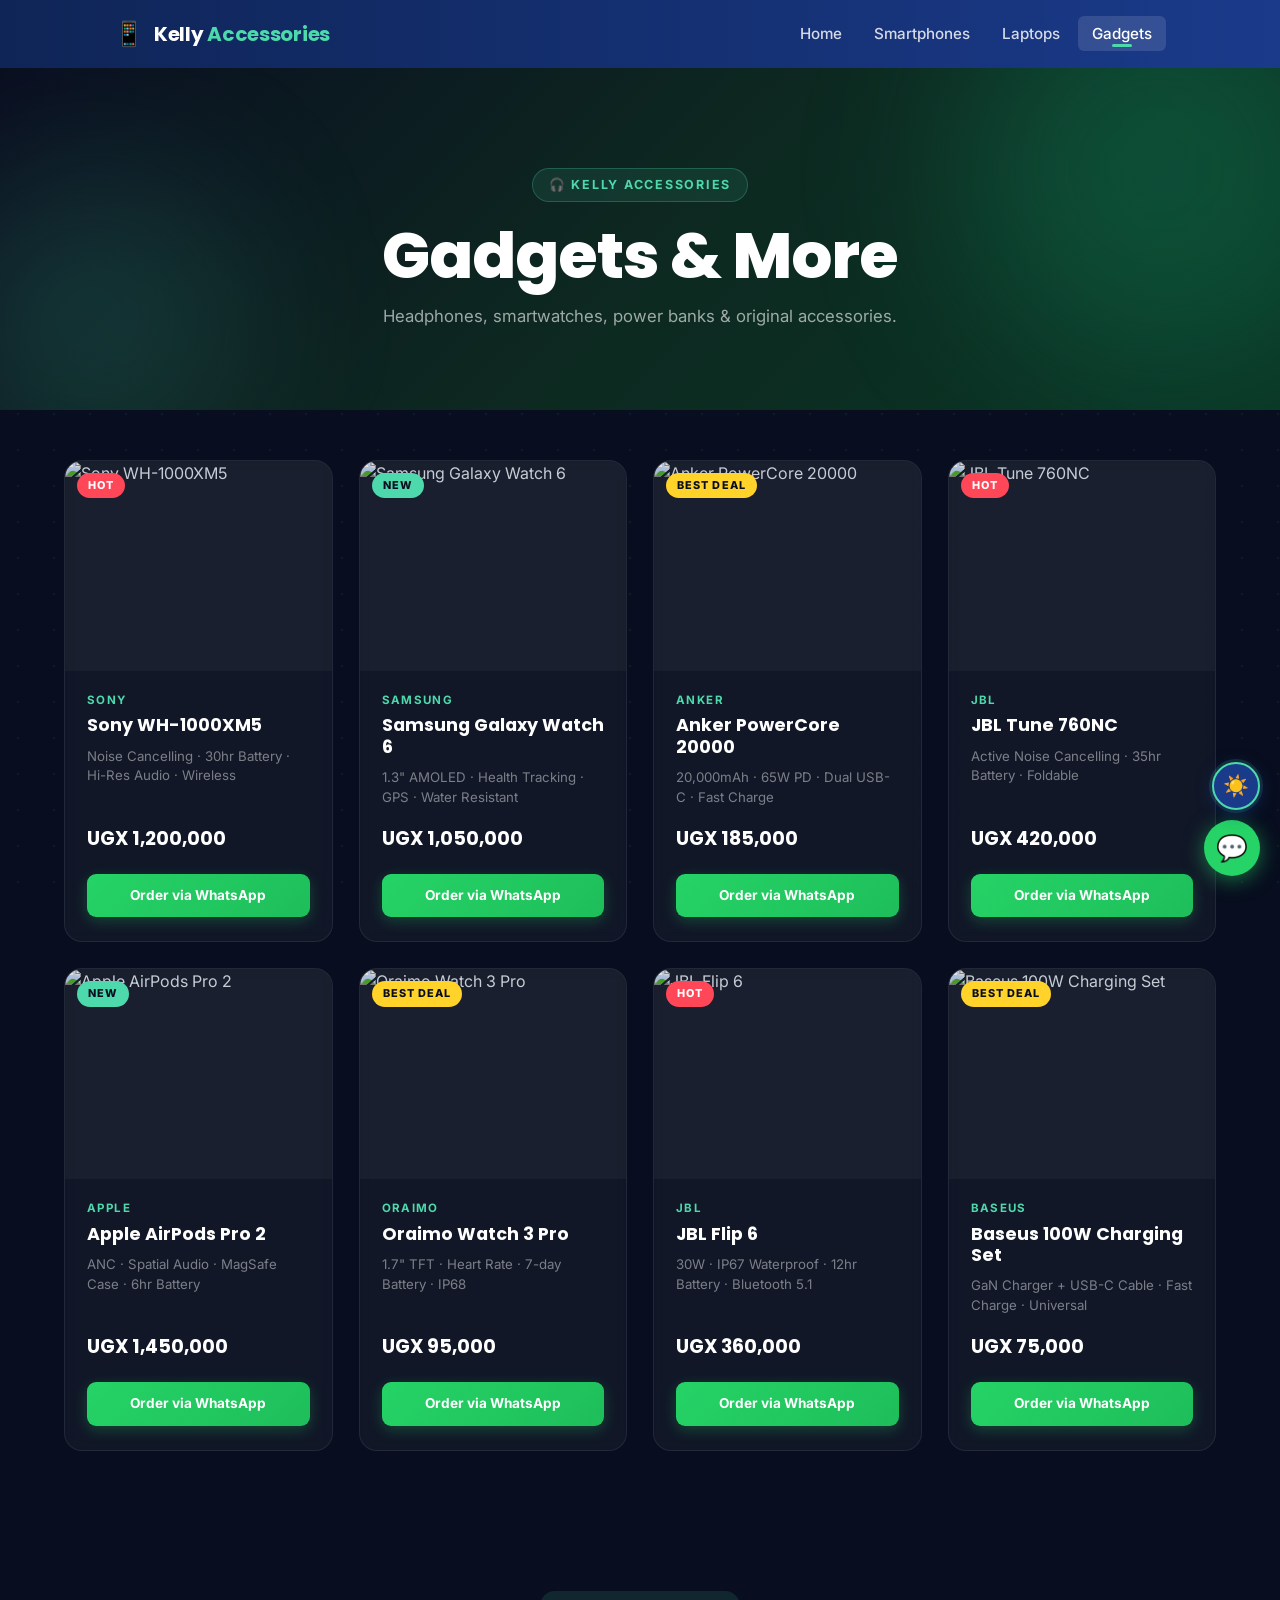
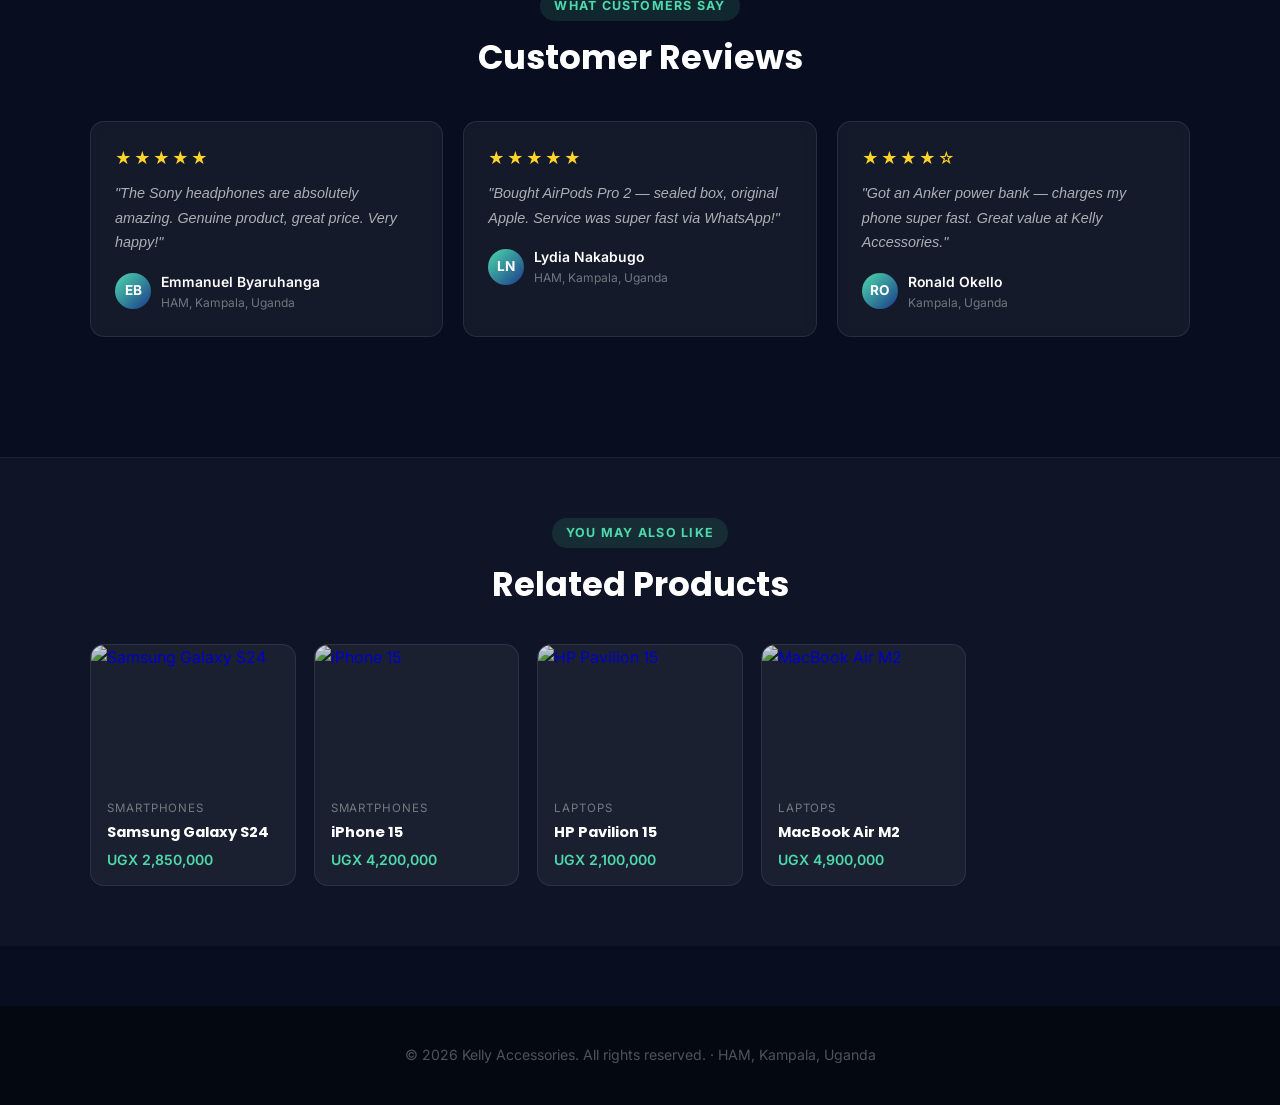
==== commit 9514bba4: "Add files via upload" ====
--- a/gadgets.html
+++ b/gadgets.html
@@ -30,7 +30,6 @@
             <li><a href="smartphones.html" class="nav-link">Smartphones</a></li>
             <li><a href="laptops.html" class="nav-link">Laptops</a></li>
             <li><a href="gadgets.html" class="nav-link active">Gadgets</a></li>
-            <li><a href="https://wa.me/256702587863" target="_blank" class="nav-cta">💬 WhatsApp Us</a></li>
         </ul>
     </div>
 </nav>
@@ -165,7 +164,7 @@
                     <p>"The Sony headphones are absolutely amazing. Genuine product, great price. Very happy!"</p>
                     <div class="review-footer">
                         <div class="review-avatar">EB</div>
-                        <div><div class="review-name">Emmanuel Byaruhanga</div><div class="review-location">Masaka, Uganda</div></div>
+                        <div><div class="review-name">Emmanuel Byaruhanga</div><div class="review-location">HAM, Kampala, Uganda</div></div>
                     </div>
                 </div>
                 <div class="review-card reveal reveal-delay-2">
@@ -173,7 +172,7 @@
                     <p>"Bought AirPods Pro 2 — sealed box, original Apple. Service was super fast via WhatsApp!"</p>
                     <div class="review-footer">
                         <div class="review-avatar">LN</div>
-                        <div><div class="review-name">Lydia Nakabugo</div><div class="review-location">Masaka, Uganda</div></div>
+                        <div><div class="review-name">Lydia Nakabugo</div><div class="review-location">HAM, Kampala, Uganda</div></div>
                     </div>
                 </div>
                 <div class="review-card reveal reveal-delay-3">
@@ -228,7 +227,7 @@
     </div>
 </section>
 
-<footer><p>&copy; 2026 Kelly Accessories. All rights reserved. · Masaka, Uganda</p></footer>
+<footer><p>&copy; 2026 Kelly Accessories. All rights reserved. · HAM, Kampala, Uganda</p></footer>
 
 <a href="https://wa.me/256702587863" target="_blank" class="wa-float" title="Chat on WhatsApp">💬</a>
 <button class="theme-toggle" id="theme-btn" onclick="toggleTheme()" title="Toggle theme">☀️</button>
@@ -240,6 +239,7 @@
         <a href="laptops.html" class="bn-item"><span class="bn-icon">💻</span>Laptops</a>
         <a href="gadgets.html" class="bn-item active"><span class="bn-icon">🎧</span>Gadgets</a>
         <a href="https://wa.me/256702587863" target="_blank" class="bn-item wa"><span class="bn-icon">💬</span>WhatsApp</a>
+        <a href="https://instagram.com/root.kelly.404" target="_blank" class="bn-item ig"><span class="bn-icon">📸</span>Instagram</a>
     </div>
 </nav>
 
--- a/style.css
+++ b/style.css
@@ -445,3 +445,27 @@
 
     .contact-info { padding: 26px 20px; }
 }
+
+/* Social contact buttons */
+.contact-social-btns {
+    display: flex;
+    gap: 14px;
+    flex-wrap: wrap;
+    margin-top: 28px;
+}
+
+.instagram-btn {
+    display: inline-flex;
+    align-items: center;
+    gap: 8px;
+    background: linear-gradient(135deg, #833ab4, #fd1d1d, #fcb045);
+    color: #fff;
+    padding: 14px 30px;
+    text-decoration: none;
+    font-weight: 700;
+    font-size: 1rem;
+    border-radius: 50px;
+    transition: opacity 0.2s, transform 0.15s;
+    box-shadow: 0 4px 14px rgba(253,29,29,0.3);
+}
+.instagram-btn:hover { opacity: 0.9; transform: translateY(-2px); }
--- a/upgrades.css
+++ b/upgrades.css
@@ -84,24 +84,23 @@
     position: fixed;
     bottom: 90px;
     right: 20px;
-    width: 46px;
-    height: 46px;
+    width: 48px;
+    height: 48px;
     border-radius: 50%;
-    background: rgba(255,255,255,0.12);
-    border: 1px solid rgba(255,255,255,0.2);
+    background: #1a3a8a;
+    border: 2px solid #4dd9ac;
     color: #fff;
-    font-size: 1.2rem;
+    font-size: 1.3rem;
     cursor: pointer;
     display: flex;
     align-items: center;
     justify-content: center;
     z-index: 500;
-    backdrop-filter: blur(8px);
-    transition: background 0.2s, transform 0.2s;
-    box-shadow: 0 4px 14px rgba(0,0,0,0.3);
-}
-.theme-toggle:hover { transform: scale(1.1); background: rgba(255,255,255,0.2); }
-body.light .theme-toggle { background: #0f2557; border-color: #0f2557; }
+    transition: background 0.2s, transform 0.2s, box-shadow 0.2s;
+    box-shadow: 0 4px 16px rgba(26,58,138,0.5), 0 0 0 3px rgba(77,217,172,0.15);
+}
+.theme-toggle:hover { transform: scale(1.12); box-shadow: 0 6px 22px rgba(26,58,138,0.7), 0 0 0 5px rgba(77,217,172,0.2); }
+body.light .theme-toggle { background: #0f2557; border-color: #4dd9ac; color: #fff; }
 
 /* ── 3. FLOATING WHATSAPP BUTTON ── */
 .wa-float {
@@ -370,3 +369,7 @@
     /* Push theme toggle up */
     .theme-toggle { bottom: 84px; }
 }
+
+/* Instagram bottom nav item */
+.bn-item.ig { color: #fd1d1d; }
+.bn-item.ig:hover { color: #fcb045; }
